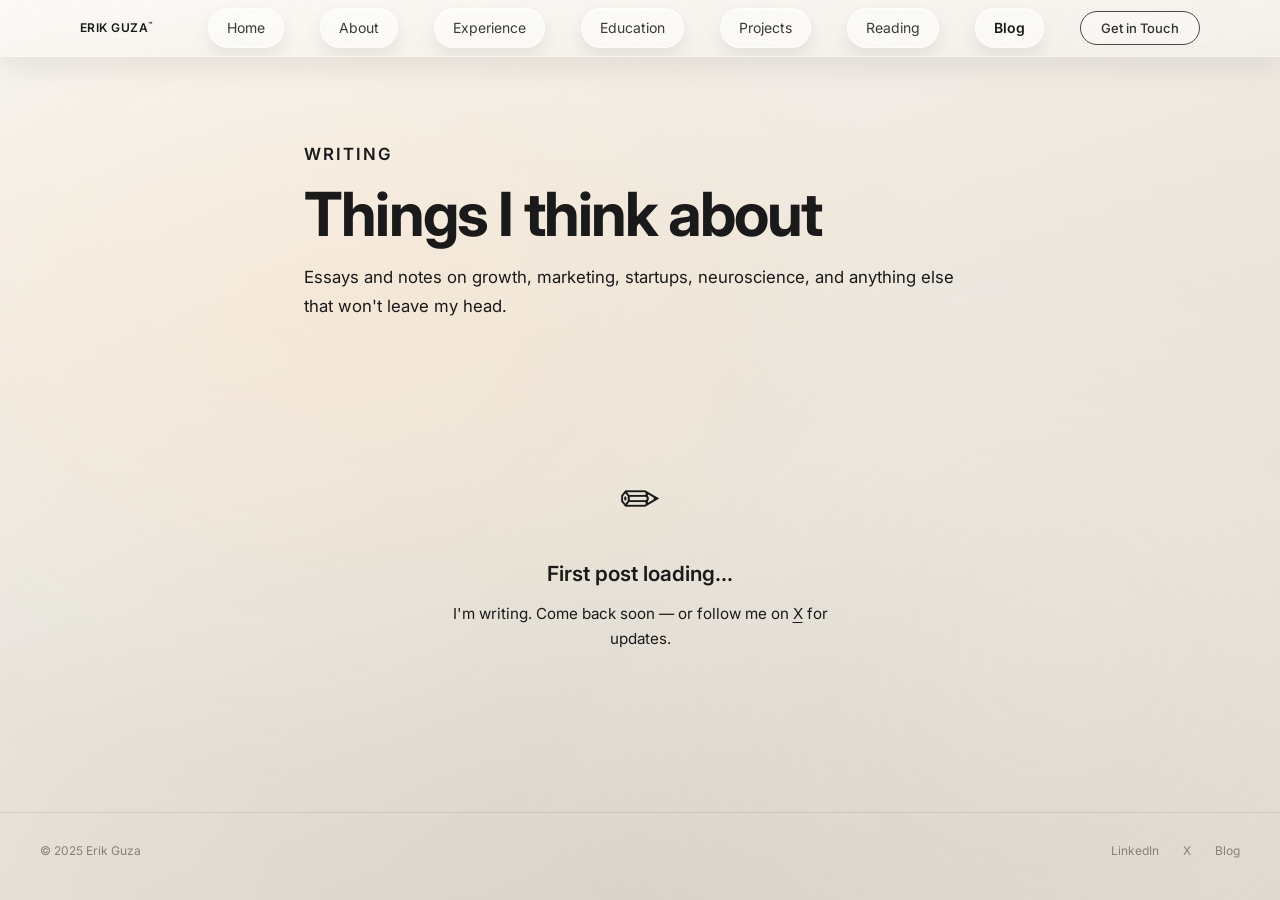
==== blog.html @ 0264eec7 "Primo caricamento del sito" ====
<!DOCTYPE html>
<html lang="en">
<head>
  <meta charset="UTF-8" />
  <meta name="viewport" content="width=device-width, initial-scale=1.0" />
  <title>Blog — Erik Guza</title>
  <meta name="description" content="Erik Guza's writing on growth, marketing, startups, and ideas." />
  <link rel="stylesheet" href="style.css" />
  <style>
    /* Restore normal cursor on blog page */
    * { cursor: auto !important; }

    /* Blog hero */
    .blog-hero {
      padding: 140px 0 60px;
    }
    .blog-hero-inner {
      max-width: 720px;
      margin: 0 auto;
      padding: 0 24px;
    }
    .blog-hero-inner .section-label { margin-bottom: 12px; }
    .blog-hero-inner h1 {
      font-size: clamp(2.2rem, 5vw, 3.8rem);
      font-weight: 700;
      letter-spacing: -0.03em;
      line-height: 1.1;
      margin-bottom: 16px;
      color: var(--fg);
    }
    .blog-hero-inner p {
      color: var(--muted);
      font-size: 1.05rem;
      line-height: 1.7;
    }

    /* Post list */
    .blog-list {
      max-width: 720px;
      margin: 0 auto;
      padding: 0 24px 120px;
    }

    .blog-post-item {
      display: flex;
      flex-direction: column;
      gap: 8px;
      padding: 32px 0;
      border-top: 1px solid var(--border);
      text-decoration: none;
      color: inherit;
      transition: opacity 0.18s ease;
    }
    .blog-post-item:last-child { border-bottom: 1px solid var(--border); }
    .blog-post-item:hover { opacity: 0.65; }

    .blog-post-meta {
      display: flex;
      align-items: center;
      gap: 12px;
      font-size: 0.78rem;
      color: var(--muted);
      letter-spacing: 0.04em;
      text-transform: uppercase;
    }
    .blog-post-tag {
      background: var(--surface);
      border: 1px solid var(--border);
      border-radius: 100px;
      padding: 2px 10px;
      font-size: 0.72rem;
      text-transform: uppercase;
      letter-spacing: 0.04em;
      color: var(--muted);
    }
    .blog-post-title {
      font-size: 1.35rem;
      font-weight: 600;
      letter-spacing: -0.02em;
      color: var(--fg);
      line-height: 1.3;
    }
    .blog-post-excerpt {
      font-size: 0.95rem;
      color: var(--muted);
      line-height: 1.65;
    }
    .blog-post-arrow {
      font-size: 1.1rem;
      color: var(--muted);
      margin-top: 4px;
    }

    /* Empty state */
    .blog-empty-state {
      padding: 80px 0 40px;
      text-align: center;
    }
    .blog-empty-state .empty-icon {
      font-size: 3rem;
      margin-bottom: 20px;
    }
    .blog-empty-state h3 {
      font-size: 1.3rem;
      font-weight: 600;
      margin-bottom: 10px;
      color: var(--fg);
    }
    .blog-empty-state p {
      color: var(--muted);
      font-size: 0.95rem;
      line-height: 1.7;
      max-width: 400px;
      margin: 0 auto;
    }
  </style>
</head>
<body>
  <!-- NAV -->
  <header class="site-header">
    <svg style="display: none" aria-hidden="true" focusable="false">
      <filter id="glass-distortion">
        <feTurbulence type="turbulence" baseFrequency="0.008" numOctaves="2" result="noise"></feTurbulence>
        <feDisplacementMap in="SourceGraphic" in2="noise" scale="77"></feDisplacementMap>
      </filter>
    </svg>
    <nav class="glass-nav">
      <div class="glass-filter"></div>
      <div class="glass-overlay"></div>
      <div class="glass-specular"></div>
      <div class="glass-content nav-inner">
        <a href="index.html" class="nav-logo">ERIK GUZA<sup>™</sup></a>
        <ul class="nav-links nav-list">
          <li><a href="index.html#hero" class="nav-item">Home</a></li>
          <li><a href="index.html#about" class="nav-item">About</a></li>
          <li><a href="index.html#experience" class="nav-item">Experience</a></li>
          <li><a href="index.html#education" class="nav-item">Education</a></li>
          <li><a href="projects.html" class="nav-item">Projects</a></li>
          <li><a href="reading.html" class="nav-item">Reading</a></li>
          <li><a href="blog.html" class="nav-item active">Blog</a></li>
          <li><a href="mailto:erikguzawork@gmail.com" class="nav-cta">Get in Touch</a></li>
        </ul>
      </div>
    </nav>
  </header>

  <!-- BLOG HERO -->
  <div class="blog-hero">
    <div class="blog-hero-inner">
      <p class="section-label fade-in">Writing</p>
      <h1 class="fade-in">Things I think about</h1>
      <p class="fade-in">Essays and notes on growth, marketing, startups, neuroscience, and anything else that won't leave my head.</p>
    </div>
  </div>

  <!-- POST LIST -->
  <div class="blog-list">

    <!-- Empty state — remove this block when you add real posts -->
    <div class="blog-empty-state fade-in">
      <div class="empty-icon">✏️</div>
      <h3>First post loading…</h3>
      <p>I'm writing. Come back soon — or follow me on <a href="https://x.com/ErikGWork142599" target="_blank" rel="noopener" style="color:var(--fg);text-decoration:underline;text-underline-offset:3px;">X</a> for updates.</p>
    </div>

    <!-- TEMPLATE — duplicate this block for each post, remove the comment -->
    <!--
    <a href="posts/your-post-slug.html" class="blog-post-item fade-in">
      <div class="blog-post-meta">
        <span>Apr 2026</span>
        <span class="blog-post-tag">Growth</span>
      </div>
      <div class="blog-post-title">Your Post Title Here</div>
      <div class="blog-post-excerpt">A short description of what the post is about — one or two sentences max.</div>
      <div class="blog-post-arrow">↗</div>
    </a>
    -->

  </div>

  <!-- FOOTER -->
  <footer>
    <div class="footer-inner">
      <span class="footer-copy">© 2025 Erik Guza</span>
      <div class="footer-links">
        <a href="https://www.linkedin.com/in/erik-guza-835805293/" target="_blank" rel="noopener">LinkedIn</a>
        <a href="https://x.com/ErikGWork142599" target="_blank" rel="noopener">X</a>
        <a href="blog.html">Blog</a>
      </div>
    </div>
  </footer>

  <script>

    // Fade in on scroll
    const obs = new IntersectionObserver((entries) => {
      entries.forEach((e, i) => {
        if (e.isIntersecting) {
          setTimeout(() => e.target.classList.add('visible'), i * 60);
          obs.unobserve(e.target);
        }
      });
    }, { threshold: 0.08 });
    document.querySelectorAll('.fade-in').forEach(el => obs.observe(el));
  </script>

  <script>
    // #region agent log
    (() => {
      const runId = 'pre-fix-1';
      const sendDebug = (hypothesisId, message, data) => {
        fetch('http://127.0.0.1:7259/ingest/2bce858e-d49e-43e1-a51c-5e826b6f5e27',{method:'POST',headers:{'Content-Type':'application/json','X-Debug-Session-Id':'9a9e75'},body:JSON.stringify({sessionId:'9a9e75',runId,hypothesisId,location:'blog.html:debug-circles',message,data,timestamp:Date.now()})}).catch(()=>{});
        if (navigator.sendBeacon) {
          const payload = JSON.stringify({sessionId:'9a9e75',runId,hypothesisId,location:'blog.html:debug-circles:beacon',message,data,timestamp:Date.now()});
          navigator.sendBeacon('http://127.0.0.1:7259/ingest/2bce858e-d49e-43e1-a51c-5e826b6f5e27', new Blob([payload], { type: 'application/json' }));
        }
      };
      window.addEventListener('load', () => {
        const circles = Array.from(document.querySelectorAll('.decor-circle'));
        sendDebug('H1', 'Viewport and page context', { pathname: window.location.pathname, viewportWidth: window.innerWidth, viewportHeight: window.innerHeight });
        sendDebug('H4', 'Circle DOM presence', { circleCount: circles.length, classes: circles.map((el) => el.className) });
      });
    })();
    // #endregion
  </script>

</body>
</html>
---- style.css ----
/* ============================================
   ERIK GUZA — Portfolio
   Light grid aesthetic (Alessandro Colucci style)
============================================ */

@import url('https://fonts.googleapis.com/css2?family=Inter:wght@300;400;500;600&display=swap');

:root {
  --bg:          #f4f0e9;
  --bg-card:     #ebe5dc;
  --bg-glow-1:   rgba(255, 208, 158, 0.26);
  --bg-glow-2:   rgba(159, 194, 255, 0.22);
  --bg-glow-3:   rgba(196, 170, 236, 0.2);
  --bg-vignette: rgba(22, 16, 10, 0.12);
  --nav-bg:      rgba(244, 240, 233, 0.84);
  --surface-frost: rgba(255,255,255,0.58);
  --text:        #1a1a1a;
  --text-dim:    #888078;
  --text-mid:    #4a4540;
  --border:      rgba(0,0,0,0.08);
  --border-mid:  rgba(0,0,0,0.14);
  --sketch-stroke: rgba(0, 0, 0, 0.26);
  --transition:  0.2s cubic-bezier(0.4,0,0.2,1);
}

*, *::before, *::after { box-sizing: border-box; margin: 0; padding: 0; }
html { scroll-behavior: smooth; }

body {
  position: relative;
  background-color: var(--bg);
  background-image:
    radial-gradient(58rem 34rem at 14% 18%, var(--bg-glow-1), transparent 66%),
    radial-gradient(48rem 32rem at 86% 10%, var(--bg-glow-2), transparent 70%),
    radial-gradient(44rem 30rem at 72% 82%, var(--bg-glow-3), transparent 72%),
    linear-gradient(160deg, #f8f5ef 0%, #ece7de 48%, #e4ddd2 100%);
  background-attachment: fixed;
  color: var(--text);
  font-family: 'Inter', system-ui, -apple-system, sans-serif;
  font-size: 15px;
  line-height: 1.6;
  -webkit-font-smoothing: antialiased;
  min-height: 100vh;
  background-size: 190% 190%, 175% 175%, 210% 210%, 100% 100%;
  animation: bg-pan 12s ease-in-out infinite alternate;
}

body::before {
  content: "";
  position: fixed;
  inset: 0;
  pointer-events: none;
  z-index: -1;
  opacity: 0.48;
  background:
    radial-gradient(120% 80% at 50% 100%, var(--bg-vignette), transparent 62%),
    radial-gradient(circle at 18% 24%, rgba(255,255,255,0.34), transparent 46%),
    radial-gradient(circle at 82% 72%, rgba(255,255,255,0.2), transparent 44%);
  animation: bg-breathe 7s ease-in-out infinite;
}

/* ---- DECOR CIRCLES ---- */
.decor-circle {
  position: absolute;
  border: 1.6px solid var(--sketch-stroke);
  border-radius: 999px;
  opacity: 0.82;
  pointer-events: none;
  z-index: -1;
}

.hero-circle-a { top: 236px; right: -78px; width: 122px; height: 122px; transform: rotate(7deg); }
.about-circle-a { top: 30px; right: -64px; width: 96px; height: 96px; transform: rotate(-6deg); }
.experience-circle-a { top: 102px; left: -78px; width: 106px; height: 106px; transform: rotate(8deg); }
.education-circle-a { top: 38px; left: -66px; width: 92px; height: 92px; transform: rotate(-7deg); }
.projects-circle-a { bottom: 72px; left: -76px; width: 112px; height: 112px; transform: rotate(5deg); }
.reading-circle-a { top: 26px; right: -60px; width: 94px; height: 94px; transform: rotate(-8deg); }
.contact-circle-a { bottom: 24px; right: -64px; width: 102px; height: 102px; transform: rotate(6deg); }

/* ---- NAV ---- */
.glass-nav {
  position: fixed;
  top: 0; left: 0; right: 0;
  z-index: 100;
  min-height: 56px;
  overflow: hidden;
  border-bottom: 1px solid rgba(255, 255, 255, 0.42);
  box-shadow: 0 10px 30px rgba(22, 16, 10, 0.08);
}

.glass-filter,
.glass-overlay,
.glass-specular {
  position: absolute;
  inset: 0;
  pointer-events: none;
}

.glass-filter {
  background: rgba(244, 240, 233, 0.26);
  filter: url(#glass-distortion) blur(14px);
  opacity: 0.75;
}

.glass-overlay {
  background:
    linear-gradient(180deg, rgba(255, 255, 255, 0.36) 0%, rgba(255, 255, 255, 0.14) 100%),
    rgba(244, 240, 233, 0.24);
  backdrop-filter: blur(14px) saturate(150%);
  -webkit-backdrop-filter: blur(14px) saturate(150%);
}

.glass-specular {
  background: linear-gradient(145deg, rgba(255, 255, 255, 0.34) 0%, rgba(255, 255, 255, 0) 48%);
  mix-blend-mode: screen;
  opacity: 0.55;
}

.glass-content {
  position: relative;
  z-index: 2;
}

.nav-inner {
  max-width: 1200px;
  margin: 0 auto;
  padding: 0 40px;
  height: 56px;
  display: flex;
  align-items: center;
  justify-content: space-between;
}

.nav-logo {
  font-size: 12px;
  font-weight: 600;
  color: var(--text);
  text-decoration: none;
  letter-spacing: 0.04em;
  text-transform: uppercase;
}

.nav-logo sup {
  font-size: 7px;
  vertical-align: super;
  letter-spacing: 0;
}

.nav-links {
  display: flex;
  gap: 36px;
  list-style: none;
  align-items: center;
}

.nav-links a,
.nav-item {
  font-size: 14px;
  color: rgba(26, 26, 26, 0.86);
  text-decoration: none;
  transition: color var(--transition), opacity var(--transition), background var(--transition), border-color var(--transition), box-shadow var(--transition), transform var(--transition);
}

.nav-links a:hover,
.nav-item:hover {
  color: var(--text);
  opacity: 1;
}
.nav-active,
.nav-item.active {
  color: var(--text) !important;
  font-weight: 600;
}

/* Shared liquid-glass pills for all pages */
.glass-nav .nav-links a:not(.nav-cta),
.glass-nav .nav-item:not(.nav-cta) {
  position: relative;
  display: inline-flex;
  align-items: center;
  justify-content: center;
  padding: 8px 18px;
  border-radius: 999px;
  background: rgba(255, 255, 255, 0.44);
  border: 1px solid rgba(255, 255, 255, 0.66);
  backdrop-filter: blur(12px) saturate(145%);
  -webkit-backdrop-filter: blur(12px) saturate(145%);
  box-shadow: 0 8px 18px rgba(0, 0, 0, 0.08), inset 0 1px 0 rgba(255, 255, 255, 0.52);
}

.glass-nav .nav-links a:not(.nav-cta):hover,
.glass-nav .nav-item:not(.nav-cta):hover {
  color: var(--text);
  background: rgba(255, 255, 255, 0.56);
  border-color: rgba(255, 255, 255, 0.82);
  transform: translateY(-1px);
}

.glass-nav .nav-item.active,
.glass-nav .nav-active {
  background: rgba(255, 255, 255, 0.62);
  border: 1px solid rgba(255, 255, 255, 0.84);
  box-shadow: 0 10px 22px rgba(0, 0, 0, 0.1), inset 0 1px 0 rgba(255, 255, 255, 0.6);
}

.nav-cta {
  padding: 8px 20px;
  border: 1.5px solid rgba(26, 26, 26, 0.78) !important;
  border-radius: 100px !important;
  font-size: 13px !important;
  font-weight: 500 !important;
  color: rgba(26, 26, 26, 0.9) !important;
  background: rgba(255, 255, 255, 0.34);
  text-decoration: none;
  transition: all var(--transition) !important;
}

.nav-cta:hover {
  background: var(--text) !important;
  color: var(--bg) !important;
}

@supports not ((backdrop-filter: blur(1px)) or (-webkit-backdrop-filter: blur(1px))) {
  .glass-nav {
    background: rgba(244, 240, 233, 0.95);
    border-bottom: 1px solid var(--border);
    box-shadow: 0 8px 18px rgba(22, 16, 10, 0.08);
  }

  .glass-filter,
  .glass-specular {
    display: none;
  }

  .glass-overlay {
    backdrop-filter: none;
    -webkit-backdrop-filter: none;
    background: transparent;
  }
}

/* ---- OPERA INTRO ---- */
.opera-intro {
  margin-top: 56px;
  width: 100%;
  max-height: 48vh;
  overflow: hidden;
  border-bottom: 1px solid var(--border);
  opacity: 1;
  transition: opacity 0.8s ease, max-height 0.8s ease, margin 0.8s ease;
}

.opera-intro-video {
  width: 100%;
  height: clamp(240px, 42vh, 480px);
  display: block;
  object-fit: cover;
}

.opera-intro.is-fading {
  opacity: 0;
  max-height: 0;
  margin-top: 0;
}

.opera-intro.is-hidden {
  display: none;
}

/* ---- HERO ---- */
#hero {
  min-height: 100vh;
  padding-top: 56px;
  display: flex;
  flex-direction: column;
  justify-content: center;
  position: relative;
  overflow: hidden;
}

.hero-inner {
  max-width: 1200px;
  margin: 0 auto;
  padding: 80px 40px 60px;
  position: relative;
  z-index: 2;
  width: 100%;
}

.hero-logo-wrap {
  position: absolute;
  right: 40px;
  top: 42px;
  transform: none;
  z-index: 1;
  pointer-events: none;
  opacity: 0.40;
}

.hero-main-logo {
  width: clamp(82px, 8.5vw, 120px);
  height: auto;
  display: block;
  filter: drop-shadow(0 10px 24px rgba(0,0,0,0.12));
}

.hero-greeting {
  font-size: 16px;
  color: var(--text-mid);
  margin-bottom: 20px;
  font-weight: 400;
  position: relative;
  z-index: 2;
}

.hero-heading {
  font-size: clamp(44px, 7vw, 80px);
  font-weight: 600;
  color: var(--text);
  line-height: 1.1;
  letter-spacing: -2px;
  max-width: 700px;
  margin-bottom: 0;
  position: relative;
  z-index: 2;
}

.hero-heading .typed-text {
  color: var(--text);
}

.cursor {
  display: inline-block;
  width: 3px;
  height: 0.85em;
  background: var(--text);
  margin-left: 4px;
  vertical-align: middle;
  animation: blink 0.9s step-end infinite;
}

@keyframes blink {
  0%, 100% { opacity: 1; }
  50% { opacity: 0; }
}

/* Role chip */
.hero-role-chip {
  position: absolute;
  right: 40px;
  top: calc(60% + 44px);
  transform: translateY(-50%);
  display: flex;
  align-items: center;
  gap: 14px;
  background: #fff;
  border: 1px solid var(--border-mid);
  border-radius: 12px;
  padding: 12px 18px;
  box-shadow: 0 4px 20px rgba(0,0,0,0.08);
  max-width: 240px;
}

.role-chip-logo {
  width: 36px;
  height: 36px;
  border-radius: 8px;
  object-fit: contain;
  flex-shrink: 0;
  background: #fff;
}

.role-chip-logo-placeholder {
  width: 36px;
  height: 36px;
  border-radius: 8px;
  background: #f0f0f0;
  flex-shrink: 0;
  display: flex;
  align-items: center;
  justify-content: center;
  font-size: 11px;
  font-weight: 700;
  color: #888;
}

.role-chip-text {
  font-size: 13px;
  line-height: 1.4;
  color: var(--text-mid);
}

.role-chip-text strong {
  display: block;
  font-weight: 600;
  color: var(--text);
  font-size: 13px;
}

/* ---- PHOTO GRID ---- */
.photo-grid-section {
  width: 100%;
  overflow: hidden;
  border-top: 1px solid var(--border);
  border-bottom: 1px solid var(--border);
}

.photo-grid-track {
  display: flex;
  gap: 4px;
  animation: scroll-left 30s linear infinite;
  width: max-content;
}

.photo-grid-track:hover { animation-play-state: paused; }

.photo-grid-track img {
  height: 200px;
  width: auto;
  object-fit: cover;
  border-radius: 6px;
  display: block;
  flex-shrink: 0;
}

.photo-placeholder {
  height: 200px;
  width: 280px;
  border-radius: 6px;
  flex-shrink: 0;
  display: flex;
  align-items: center;
  justify-content: center;
  font-size: 13px;
  color: var(--text-dim);
  font-weight: 500;
}

.photo-placeholder:nth-child(odd)  { background: #d8d4cc; }
.photo-placeholder:nth-child(even) { background: #cfc9c0; }

.photo-real {
  height: 200px;
  width: 280px;
  border-radius: 6px;
  flex-shrink: 0;
  object-fit: cover;
  object-position: center;
}

/* Polaroids next to BiteTalk title */
.bitetalk-polaroids {
  display: flex;
  gap: 12px;
  align-items: flex-start;
  float: right;
  margin-left: 0;
  margin-right: 6%;
  margin-top: 4px;
}

.polaroid {
  background: rgba(255, 255, 255, 0.48);
  backdrop-filter: blur(12px) saturate(140%);
  -webkit-backdrop-filter: blur(12px) saturate(140%);
  border: 1px solid rgba(255, 255, 255, 0.65);
  padding: 8px 8px 28px;
  box-shadow: 0 8px 24px rgba(0,0,0,0.14);
  transform: rotate(var(--rot, 0deg));
  transition: transform 0.22s ease, box-shadow 0.22s ease;
  width: 170px;
  flex-shrink: 0;
  position: relative;
}

.polaroid:hover {
  transform: rotate(0deg) scale(1.08);
  box-shadow: 0 6px 20px rgba(0,0,0,0.2);
  z-index: 5;
}

.polaroid img {
  width: 100%;
  aspect-ratio: 1;
  object-fit: cover;
  display: block;
}

.polaroid-caption {
  display: block;
  text-align: center;
  font-size: 0.6rem;
  color: #888;
  margin-top: 6px;
  font-family: 'Inter', sans-serif;
  letter-spacing: 0.01em;
  line-height: 1.3;
}

@keyframes scroll-left {
  0%   { transform: translateX(0); }
  100% { transform: translateX(-50%); }
}

/* ---- SECTIONS ---- */
.section-wrap {
  max-width: 1200px;
  margin: 0 auto;
  padding: 80px 40px;
  position: relative;
  z-index: 2;
}

/* ---- DECOR STARS ---- */
.decor-star {
  position: absolute;
  pointer-events: none;
  z-index: 6;
  opacity: 0.98;
  width: 40px;
  height: 40px;
  object-fit: contain;
  mix-blend-mode: multiply;
  animation: sparkle-float 6s ease-in-out infinite;
  text-shadow: 0 2px 6px rgba(0,0,0,0.12);
}

.hero-star-a { top: 232px; left: 22%; width: 88px; height: 88px; animation-delay: -0.7s; }

.about-star-a { top: 32px; left: 2%; width: 54px; height: 54px; animation-delay: -0.7s; }

.experience-star-a { top: 82px; right: 4%; width: 52px; height: 52px; animation-delay: -1.1s; }

.education-star-a { top: 20px; right: 22%; width: 58px; height: 58px; animation-delay: -0.4s; }

.projects-star-a { bottom: 52px; right: 2%; width: 56px; height: 56px; animation-delay: -1.6s; }

.reading-star-a { top: 18px; left: 60%; width: 50px; height: 50px; animation-delay: -2.1s; }

.contact-star-a { bottom: 22px; left: 2%; width: 54px; height: 54px; animation-delay: -1.3s; }

.section-label {
  font-size: 11px;
  font-weight: 600;
  letter-spacing: 0.12em;
  text-transform: uppercase;
  color: var(--text-dim);
  margin-bottom: 12px;
}

.section-title {
  font-size: clamp(28px, 4vw, 40px);
  font-weight: 600;
  color: var(--text);
  letter-spacing: -1px;
  margin-bottom: 48px;
  line-height: 1.15;
}

/* ---- ABOUT ---- */
#about { border-top: 1px solid var(--border); }
#about { position: relative; overflow: hidden; }

.about-grid {
  display: grid;
  grid-template-columns: 1fr 1fr;
  gap: 60px;
  align-items: start;
}

.about-text p {
  font-size: 16px;
  color: var(--text-mid);
  line-height: 1.8;
  margin-bottom: 18px;
  font-weight: 300;
}

.about-text p strong { color: var(--text); font-weight: 600; }
.about-text p:last-child { margin-bottom: 0; }

.tag-row {
  display: flex;
  flex-wrap: wrap;
  gap: 8px;
  margin-top: 28px;
}

.tag {
  font-size: 12px;
  font-weight: 500;
  color: var(--text-mid);
  border: 1px solid var(--border-mid);
  padding: 5px 14px;
  border-radius: 100px;
  background: var(--surface-frost);
  transition: all var(--transition);
}

.tag:hover {
  background: var(--text);
  color: var(--bg);
  border-color: var(--text);
}

/* ---- EXPERIENCE ---- */
#experience {
  border-top: 1px solid var(--border);
  position: relative;
  overflow: hidden;
}

.exp-item {
  display: flex;
  align-items: flex-start;
  gap: 20px;
  padding: 28px 0;
  border-bottom: 1px solid var(--border);
}

.exp-item:first-of-type { border-top: 1px solid var(--border); }

.exp-logo {
  width: 60px;
  height: 60px;
  border-radius: 10px;
  object-fit: contain;
  background: #fff;
  padding: 6px;
  flex-shrink: 0;
  border: 1px solid var(--border);
}

.exp-logo-wide {
  width: 100px;
  height: 60px;
}

.uts-logo-wrap {
  width: 130px;
  height: 60px;
  flex-shrink: 0;
  background: #fff;
  border-radius: 10px;
  border: 1px solid var(--border);
  padding: 8px;
  display: flex;
  align-items: center;
  justify-content: center;
}

.uts-logo-img {
  width: 100%;
  height: auto;
  display: block;
}

.edu-logo-pair {
  display: flex;
  flex-direction: column;
  gap: 4px;
  flex-shrink: 0;
}

.exp-content { flex: 1; }

.exp-top {
  display: flex;
  align-items: center;
  justify-content: space-between;
  margin-bottom: 4px;
}

.exp-company {
  font-size: 16px;
  font-weight: 600;
  color: var(--text);
}

.edu-flags {
  margin-left: 8px;
  font-size: 1.05em;
  line-height: 1;
  vertical-align: baseline;
  white-space: nowrap;
}

.exp-badge {
  font-size: 11px;
  font-weight: 600;
  letter-spacing: 0.06em;
  text-transform: uppercase;
  color: #2a7a2a;
  background: rgba(42,122,42,0.1);
  border: 1px solid rgba(42,122,42,0.2);
  padding: 3px 10px;
  border-radius: 100px;
}

.exp-role {
  font-size: 14px;
  color: var(--text-dim);
  margin-bottom: 10px;
}

.exp-desc {
  font-size: 14px;
  color: var(--text-mid);
  line-height: 1.65;
  font-weight: 300;
}

.exp-bullets {
  list-style: none;
  padding: 0;
  margin: 0;
  display: grid;
  gap: 8px;
}

.exp-bullets li {
  font-size: 13px;
  color: var(--text-mid);
  line-height: 1.65;
  font-weight: 300;
  padding-left: 14px;
  position: relative;
}

.exp-bullets li::before {
  content: '–';
  position: absolute;
  left: 0;
  color: var(--text-dim);
}

.exp-bullets li strong { color: var(--text); font-weight: 600; }

.lang-row { margin-top: 28px; }

.lang-label {
  font-size: 11px;
  font-weight: 600;
  letter-spacing: 0.1em;
  text-transform: uppercase;
  color: var(--text-dim);
  margin-bottom: 10px;
}

/* ---- BITETALK IMAGE ---- */
.bitetalk-image-wrap {
  padding: 0 40px 48px;
  max-width: 1200px;
  margin: 0 auto;
}

.bitetalk-promo-img {
  width: 100%;
  border-radius: 16px;
  display: block;
  box-shadow: 0 20px 60px rgba(0,0,0,0.15);
}

.project-top-row {
  display: flex;
  align-items: center;
  gap: 12px;
  margin-bottom: 10px;
}

.project-app-icon {
  width: 40px;
  height: 40px;
  border-radius: 10px;
  object-fit: contain;
  border: 1px solid var(--border);
  background: #fff;
  padding: 4px;
}

/* ---- PROJECTS ---- */
#projects {
  border-top: 1px solid var(--border);
  position: relative;
  overflow: hidden;
}

#reading {
  position: relative;
  overflow: hidden;
}

#education {
  position: relative;
  overflow: hidden;
}

.projects-list {
  display: grid;
  grid-template-columns: repeat(2, minmax(0, 1fr));
  gap: 28px;
}

.featured-project-card {
  display: flex;
  flex-direction: column;
  border: 1px solid var(--border);
  border-radius: 18px;
  overflow: hidden;
  background: var(--surface-frost);
  min-height: 100%;
}

.featured-project-image-link {
  display: block;
  text-decoration: none;
  border-bottom: 1px solid var(--border);
}

.featured-project-image {
  width: 100%;
  aspect-ratio: 16 / 10;
  object-fit: cover;
  display: block;
}

.featured-project-content {
  display: flex;
  flex-direction: column;
  gap: 12px;
  padding: 22px;
  flex: 1;
}

.featured-project-title-link {
  text-decoration: none;
  color: inherit;
}

.featured-project-title-link:hover .project-name {
  color: #000;
}

.project-item {
  display: flex;
  align-items: flex-start;
  justify-content: space-between;
  gap: 24px;
  padding: 32px 0;
  border-bottom: 1px solid var(--border);
  text-decoration: none;
  cursor: default;
  transition: all var(--transition);
}

.project-item:first-of-type { border-top: 1px solid var(--border); }

.project-left { flex: 1; }

.project-num {
  font-size: 11px;
  font-weight: 600;
  color: var(--text-dim);
  letter-spacing: 0.08em;
  margin-bottom: 10px;
}

.project-name {
  font-size: 22px;
  font-weight: 600;
  color: var(--text);
  letter-spacing: -0.5px;
  margin-bottom: 10px;
  transition: color var(--transition);
}

.project-desc {
  font-size: 14px;
  color: var(--text-mid);
  line-height: 1.7;
  max-width: 520px;
  font-weight: 300;
  margin-bottom: 16px;
}

.project-tags {
  display: flex;
  flex-wrap: wrap;
  gap: 8px;
}

.project-tag {
  font-size: 11px;
  font-weight: 500;
  color: var(--text-dim);
  border: 1px solid var(--border-mid);
  padding: 3px 12px;
  border-radius: 100px;
  background: var(--surface-frost);
}

.project-arrow {
  font-size: 20px;
  color: var(--text-dim);
  flex-shrink: 0;
  margin-top: 4px;
  opacity: 0;
  transition: all var(--transition);
  transform: translate(-6px, 6px);
}

.project-item.linked { cursor: pointer; }
.project-item.linked:hover .project-arrow { opacity: 1; transform: translate(0,0); }
.project-item.linked:hover .project-name { color: #000; }

.featured-project-card .project-num {
  margin-bottom: 0;
}

.featured-project-card .project-name {
  margin-bottom: 0;
}

.featured-project-card .project-desc {
  max-width: none;
  min-height: 96px;
  margin-bottom: 0;
}

.resensio-card-cover {
  width: 100%;
  aspect-ratio: 16 / 10;
  background: linear-gradient(135deg, #1a1535 0%, #2d2760 40%, #4a3fa0 70%, #6C63D5 100%);
  position: relative;
  display: flex;
  align-items: center;
  justify-content: center;
  overflow: hidden;
}

.resensio-card-bg-orb-1 {
  position: absolute;
  width: 220px;
  height: 220px;
  border-radius: 50%;
  background: radial-gradient(circle at 35% 32%, #8f89e8 0%, #5a52c8 40%, #2d2760 100%);
  top: -70px;
  right: -70px;
  opacity: 0.5;
}

.resensio-card-bg-orb-2 {
  position: absolute;
  width: 140px;
  height: 140px;
  border-radius: 50%;
  background: radial-gradient(circle at 35% 32%, #a09af5 0%, #6C63D5 50%, #3b3494 100%);
  bottom: -45px;
  left: 26px;
  opacity: 0.35;
}

.resensio-card-bg-orb-3 {
  position: absolute;
  width: 48px;
  height: 48px;
  border-radius: 50%;
  border: 1px solid rgba(156,147,245,0.3);
  top: 30px;
  left: 36px;
}

.resensio-card-bg-orb-4 {
  position: absolute;
  width: 86px;
  height: 86px;
  border-radius: 50%;
  border: 0.5px solid rgba(156,147,245,0.2);
  bottom: 30px;
  right: 50px;
}

.resensio-card-center {
  position: relative;
  z-index: 2;
  display: flex;
  flex-direction: column;
  align-items: center;
  gap: 12px;
}

.resensio-orb {
  border-radius: 50%;
  background: radial-gradient(circle at 35% 30%, #b8b3f8 0%, #6C63D5 45%, #2d2860 100%);
  position: relative;
  flex-shrink: 0;
}

.resensio-orb::after {
  content: '';
  position: absolute;
  border-radius: 50%;
  background: rgba(255,255,255,0.28);
}

.resensio-orb-110 {
  width: 84px;
  height: 84px;
}

.resensio-orb-110::after {
  top: 12px;
  left: 15px;
  width: 20px;
  height: 20px;
  filter: blur(4px);
}

.resensio-orb-40 {
  width: 40px;
  height: 40px;
}

.resensio-orb-40::after {
  top: 6px;
  left: 9px;
  width: 11px;
  height: 11px;
  filter: blur(3px);
}

.resensio-card-wordmark {
  font-family: 'DM Serif Display', Georgia, serif;
  font-size: clamp(34px, 5.5vw, 44px);
  font-weight: 400;
  color: #ffffff;
  letter-spacing: -0.01em;
  line-height: 1;
}

.resensio-card-wordmark span {
  color: #9B93F5;
}

.resensio-card-tagline {
  font-family: 'DM Sans', sans-serif;
  font-size: 10px;
  font-weight: 300;
  letter-spacing: 0.2em;
  text-transform: uppercase;
  color: #7B74C8;
}

/* ---- BLOG ---- */
#blog { border-top: 1px solid var(--border); }

.blog-empty {
  padding: 40px 0;
  border-top: 1px solid var(--border);
  border-bottom: 1px solid var(--border);
}

.blog-empty p {
  font-size: 15px;
  color: var(--text-dim);
  font-weight: 300;
}

/* ---- CONTACT ---- */
#contact {
  border-top: 1px solid var(--border);
  position: relative;
  overflow: hidden;
}

.contact-inner {
  display: flex;
  align-items: flex-start;
  justify-content: space-between;
  gap: 40px;
  flex-wrap: wrap;
}

.contact-text p {
  font-size: 16px;
  color: var(--text-mid);
  max-width: 380px;
  font-weight: 300;
  line-height: 1.75;
}

.contact-links {
  display: flex;
  flex-direction: column;
  gap: 12px;
}

.contact-link {
  display: inline-flex;
  align-items: center;
  gap: 10px;
  padding: 10px 22px;
  border: 1.5px solid var(--border-mid);
  border-radius: 100px;
  font-size: 14px;
  font-weight: 500;
  color: var(--text-mid);
  text-decoration: none;
  transition: all var(--transition);
  background: var(--surface-frost);
  white-space: nowrap;
}

.contact-link:hover {
  background: var(--text);
  color: var(--bg);
  border-color: var(--text);
}

/* ---- FOOTER ---- */
footer {
  border-top: 1px solid var(--border);
  padding: 28px 40px;
}

.footer-inner {
  max-width: 1200px;
  margin: 0 auto;
  display: flex;
  justify-content: space-between;
  align-items: center;
  flex-wrap: wrap;
  gap: 12px;
}

.footer-copy { font-size: 12px; color: var(--text-dim); }

.footer-links { display: flex; gap: 24px; }

.footer-links a {
  font-size: 12px;
  color: var(--text-dim);
  text-decoration: none;
  transition: color var(--transition);
}

.footer-links a:hover { color: var(--text); }

/* ---- FADE IN ---- */
.fade-in {
  opacity: 0;
  transform: translateY(16px);
  transition: opacity 0.55s ease, transform 0.55s ease;
}

.fade-in.visible { opacity: 1; transform: translateY(0); }

/* ---- READING SECTION ---- */
.reading-now-label {
  font-size: 0.78rem;
  text-transform: uppercase;
  letter-spacing: 0.08em;
  color: var(--muted);
  margin-bottom: 12px;
}

.reading-current {
  margin-bottom: 40px;
}

.reading-now-card {
  background: var(--surface);
  border: 1px solid var(--border);
  border-radius: 14px;
  padding: 20px 24px;
  display: flex;
  align-items: center;
  gap: 20px;
  flex-wrap: wrap;
}

.reading-now-info {
  display: flex;
  flex-direction: column;
  gap: 2px;
  min-width: 180px;
}

.reading-now-title {
  font-weight: 600;
  font-size: 1rem;
  color: var(--fg);
}

.reading-now-author {
  font-size: 0.85rem;
  color: var(--muted);
}

.reading-progress-wrap {
  flex: 1;
  min-width: 120px;
  height: 6px;
  background: var(--border);
  border-radius: 100px;
  overflow: hidden;
}

.reading-progress-bar {
  height: 100%;
  background: var(--fg);
  border-radius: 100px;
  transition: width 0.6s ease;
}

.reading-progress-label {
  font-size: 0.78rem;
  color: var(--muted);
  white-space: nowrap;
}

/* Books grid */
.books-grid {
  display: grid;
  grid-template-columns: repeat(auto-fill, minmax(180px, 1fr));
  gap: 16px;
  margin-bottom: 32px;
}

.book-card {
  background: var(--surface);
  border: 1px solid var(--border);
  border-radius: 12px;
  padding: 18px;
  transition: background 0.18s ease;
}

.book-card:hover { background: var(--bg-card); }

.book-title {
  font-size: 0.9rem;
  font-weight: 600;
  color: var(--fg);
  line-height: 1.35;
  margin-bottom: 4px;
}

.book-author {
  font-size: 0.78rem;
  color: var(--muted);
  margin-bottom: 8px;
}

.book-rating {
  font-size: 0.82rem;
  color: var(--fg);
  letter-spacing: 1px;
}

.reading-footer {
  margin-top: 8px;
}

.reading-notion-link {
  font-size: 0.85rem;
  color: var(--muted);
  text-decoration: none;
  border-bottom: 1px solid var(--border);
  padding-bottom: 1px;
  transition: color 0.18s ease;
}

.reading-notion-link:hover { color: var(--fg); }

@keyframes sparkle-float {
  0%, 100% { transform: translateY(0px) rotate(0deg) scale(1); opacity: 0.9; }
  25%       { transform: translateY(-8px) rotate(8deg) scale(1.08); opacity: 1; }
  50%       { transform: translateY(-4px) rotate(0deg) scale(1.04); opacity: 0.95; }
  75%       { transform: translateY(-10px) rotate(-6deg) scale(1.1); opacity: 1; }
}

@keyframes emoji-drift {
  0%, 100% { transform: translate3d(0, 0, 0) rotate(-1deg); opacity: 0.3; }
  50% { transform: translate3d(0, -9px, 0) rotate(1deg); opacity: 0.42; }
}

@keyframes bg-pan {
  0% {
    background-position: 6% 26%, 88% 8%, 62% 92%, 0% 0%;
  }
  50% {
    background-position: 30% 8%, 68% 20%, 84% 66%, 0% 0%;
  }
  100% {
    background-position: 40% 4%, 56% 30%, 92% 56%, 0% 0%;
  }
}

@keyframes bg-breathe {
  0%, 100% {
    transform: translate3d(0, 0, 0) scale(1);
    opacity: 0.4;
  }
  50% {
    transform: translate3d(0, -14px, 0) scale(1.08);
    opacity: 0.58;
  }
}

/* ---- RESPONSIVE ---- */
@media (max-width: 768px) {
  .nav-inner { padding: 0 20px; }
  .opera-intro-video { height: 32vh; }
  .hero-inner { padding: 72px 20px 48px; }
  .hero-logo-wrap {
    right: 20px;
    top: 74px;
    transform: none;
    opacity: 0.18;
  }
  .hero-main-logo {
    width: min(17vw, 52px);
  }
  .hero-role-chip { display: none; }
  .section-wrap { padding: 60px 20px; }
  .projects-list { grid-template-columns: 1fr; gap: 20px; }
  .featured-project-card .project-desc { min-height: 0; }
  .about-grid { grid-template-columns: 1fr; gap: 32px; }
  footer { padding: 24px 20px; }
  .nav-links li:not(:last-child) { display: none; }
  .decor-star,
  .decor-circle { display: none; }
}

@media (prefers-reduced-motion: reduce) {
  body,
  body::before {
    animation: none;
  }

  body {
    background-size: 160% 160%, 150% 150%, 170% 170%, 100% 100%;
  }

  body::before {
    opacity: 0.45;
  }
}
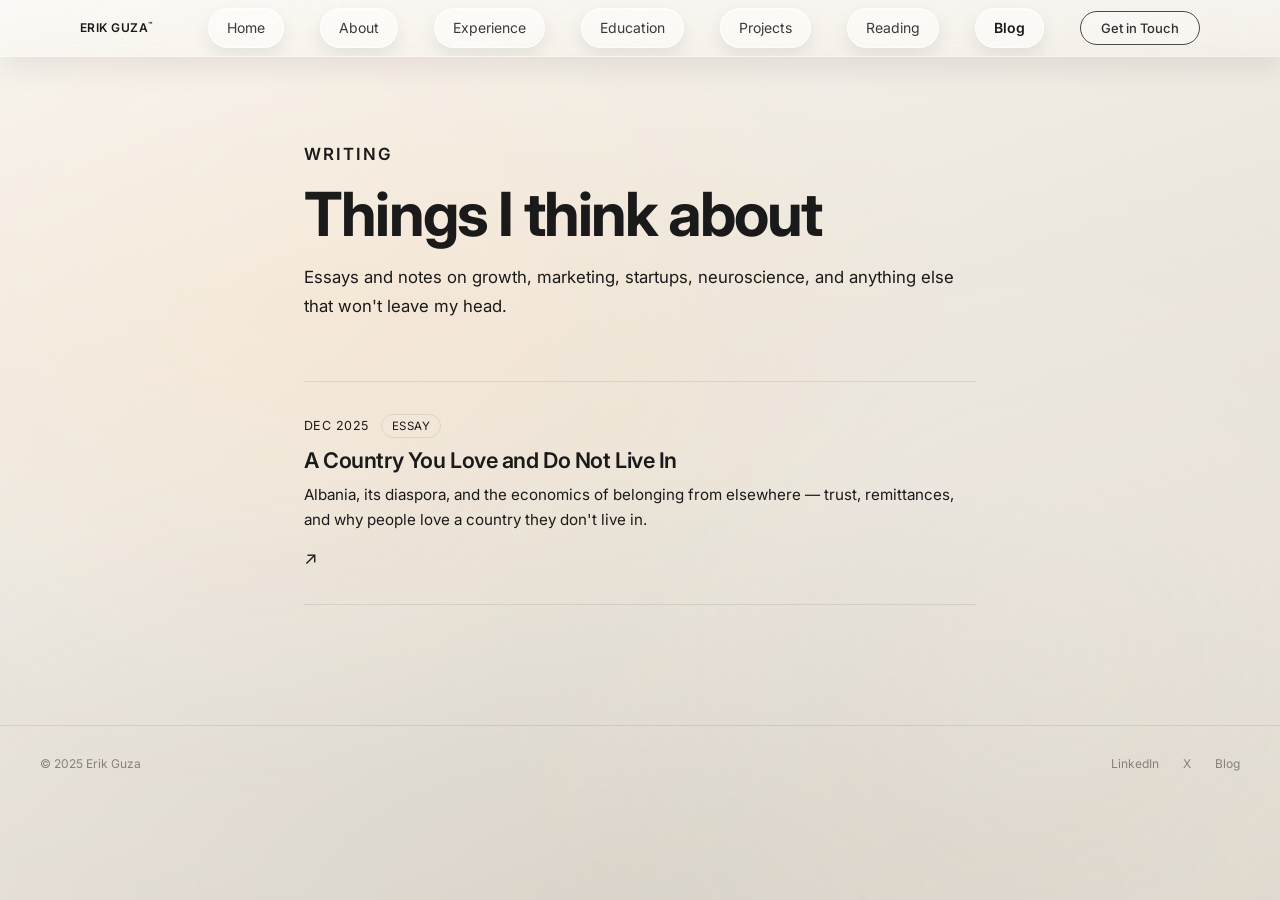
==== commit 7472fc6b: "Add diaspora essay to the blog with charts and images. Publish "A Country You Love and Do Not Live I" ====
--- a/blog.html
+++ b/blog.html
@@ -1,6 +1,15 @@
 <!DOCTYPE html>
 <html lang="en">
 <head>
+  <!-- Google tag (gtag.js) -->
+  <script async src="https://www.googletagmanager.com/gtag/js?id=G-QW6SEVFXEF"></script>
+  <script>
+    window.dataLayer = window.dataLayer || [];
+    function gtag(){dataLayer.push(arguments);}
+    gtag('js', new Date());
+
+    gtag('config', 'G-QW6SEVFXEF');
+  </script>
   <meta charset="UTF-8" />
   <meta name="viewport" content="width=device-width, initial-scale=1.0" />
   <title>Blog — Erik Guza</title>
@@ -156,25 +165,15 @@
   <!-- POST LIST -->
   <div class="blog-list">
 
-    <!-- Empty state — remove this block when you add real posts -->
-    <div class="blog-empty-state fade-in">
-      <div class="empty-icon">✏️</div>
-      <h3>First post loading…</h3>
-      <p>I'm writing. Come back soon — or follow me on <a href="https://x.com/ErikGWork142599" target="_blank" rel="noopener" style="color:var(--fg);text-decoration:underline;text-underline-offset:3px;">X</a> for updates.</p>
-    </div>
-
-    <!-- TEMPLATE — duplicate this block for each post, remove the comment -->
-    <!--
-    <a href="posts/your-post-slug.html" class="blog-post-item fade-in">
+    <a href="posts/a-country-you-love-and-do-not-live-in.html" class="blog-post-item fade-in">
       <div class="blog-post-meta">
-        <span>Apr 2026</span>
-        <span class="blog-post-tag">Growth</span>
+        <span>Dec 2025</span>
+        <span class="blog-post-tag">Essay</span>
       </div>
-      <div class="blog-post-title">Your Post Title Here</div>
-      <div class="blog-post-excerpt">A short description of what the post is about — one or two sentences max.</div>
+      <div class="blog-post-title">A Country You Love and Do Not Live In</div>
+      <div class="blog-post-excerpt">Albania, its diaspora, and the economics of belonging from elsewhere — trust, remittances, and why people love a country they don't live in.</div>
       <div class="blog-post-arrow">↗</div>
     </a>
-    -->
 
   </div>
 
--- a/style.css
+++ b/style.css
@@ -423,22 +423,6 @@
   flex-shrink: 0;
 }
 
-.photo-placeholder {
-  height: 200px;
-  width: 280px;
-  border-radius: 6px;
-  flex-shrink: 0;
-  display: flex;
-  align-items: center;
-  justify-content: center;
-  font-size: 13px;
-  color: var(--text-dim);
-  font-weight: 500;
-}
-
-.photo-placeholder:nth-child(odd)  { background: #d8d4cc; }
-.photo-placeholder:nth-child(even) { background: #cfc9c0; }
-
 .photo-real {
   height: 200px;
   width: 280px;
@@ -446,6 +430,18 @@
   flex-shrink: 0;
   object-fit: cover;
   object-position: center;
+}
+
+.photo-real-portrait-left {
+  object-position: 38% center;
+}
+
+.photo-real-portrait-center {
+  object-position: center 42%;
+}
+
+.photo-real-portrait-right {
+  object-position: 60% center;
 }
 
 /* Polaroids next to BiteTalk title */
@@ -677,6 +673,18 @@
   color: var(--text);
 }
 
+.exp-company-link {
+  color: inherit;
+  text-decoration: none;
+  border-bottom: 1px solid transparent;
+  transition: border-color 0.18s ease, color 0.18s ease;
+}
+
+.exp-company-link:hover,
+.exp-company-link:focus-visible {
+  border-bottom-color: currentColor;
+}
+
 .edu-flags {
   margin-left: 8px;
   font-size: 1.05em;
@@ -747,6 +755,46 @@
   margin-bottom: 10px;
 }
 
+/* About postcards */
+.about-postcards {
+  margin-top: 30px;
+  display: grid;
+  grid-template-columns: repeat(2, minmax(0, 1fr));
+  gap: 16px;
+  align-items: start;
+}
+
+.about-postcard {
+  margin: 0;
+  background: rgba(255, 255, 255, 0.48);
+  backdrop-filter: blur(10px) saturate(135%);
+  -webkit-backdrop-filter: blur(10px) saturate(135%);
+  border: 1px solid rgba(255, 255, 255, 0.68);
+  border-radius: 10px;
+  padding: 8px 8px 24px;
+  box-shadow: 0 10px 26px rgba(0, 0, 0, 0.14);
+  transition: transform var(--transition), box-shadow var(--transition);
+}
+
+.about-postcard-left { transform: rotate(-2.5deg); }
+.about-postcard-right { transform: rotate(2deg); }
+
+.about-postcard:hover {
+  transform: rotate(0deg) translateY(-4px);
+  box-shadow: 0 14px 30px rgba(0, 0, 0, 0.18);
+}
+
+.about-postcard img {
+  width: 100%;
+  aspect-ratio: 3 / 4;
+  object-fit: cover;
+  border-radius: 6px;
+  display: block;
+}
+
+.about-postcard-left img { object-position: center 38%; }
+.about-postcard-right img { object-position: center 36%; }
+
 /* ---- BITETALK IMAGE ---- */
 .bitetalk-image-wrap {
   padding: 0 40px 48px;
@@ -1064,6 +1112,43 @@
   font-size: 15px;
   color: var(--text-dim);
   font-weight: 300;
+}
+
+.blog-preview {
+  padding: 32px 0;
+  border-top: 1px solid var(--border);
+  border-bottom: 1px solid var(--border);
+}
+
+.blog-preview-link {
+  display: grid;
+  gap: 8px;
+  text-decoration: none;
+  color: inherit;
+  transition: opacity var(--transition);
+}
+
+.blog-preview-link:hover { opacity: 0.65; }
+
+.blog-preview-meta {
+  font-size: 12px;
+  letter-spacing: 0.06em;
+  text-transform: uppercase;
+  color: var(--text-dim);
+}
+
+.blog-preview-title {
+  font-size: 22px;
+  font-weight: 500;
+  letter-spacing: -0.02em;
+  color: var(--text);
+}
+
+.blog-preview-excerpt {
+  font-size: 15px;
+  color: var(--text-mid);
+  line-height: 1.65;
+  max-width: 640px;
 }
 
 /* ---- CONTACT ---- */
@@ -1156,68 +1241,6 @@
 .fade-in.visible { opacity: 1; transform: translateY(0); }
 
 /* ---- READING SECTION ---- */
-.reading-now-label {
-  font-size: 0.78rem;
-  text-transform: uppercase;
-  letter-spacing: 0.08em;
-  color: var(--muted);
-  margin-bottom: 12px;
-}
-
-.reading-current {
-  margin-bottom: 40px;
-}
-
-.reading-now-card {
-  background: var(--surface);
-  border: 1px solid var(--border);
-  border-radius: 14px;
-  padding: 20px 24px;
-  display: flex;
-  align-items: center;
-  gap: 20px;
-  flex-wrap: wrap;
-}
-
-.reading-now-info {
-  display: flex;
-  flex-direction: column;
-  gap: 2px;
-  min-width: 180px;
-}
-
-.reading-now-title {
-  font-weight: 600;
-  font-size: 1rem;
-  color: var(--fg);
-}
-
-.reading-now-author {
-  font-size: 0.85rem;
-  color: var(--muted);
-}
-
-.reading-progress-wrap {
-  flex: 1;
-  min-width: 120px;
-  height: 6px;
-  background: var(--border);
-  border-radius: 100px;
-  overflow: hidden;
-}
-
-.reading-progress-bar {
-  height: 100%;
-  background: var(--fg);
-  border-radius: 100px;
-  transition: width 0.6s ease;
-}
-
-.reading-progress-label {
-  font-size: 0.78rem;
-  color: var(--muted);
-  white-space: nowrap;
-}
 
 /* Books grid */
 .books-grid {
@@ -1326,6 +1349,16 @@
   .projects-list { grid-template-columns: 1fr; gap: 20px; }
   .featured-project-card .project-desc { min-height: 0; }
   .about-grid { grid-template-columns: 1fr; gap: 32px; }
+  .about-postcards {
+    grid-template-columns: 1fr;
+    gap: 14px;
+    max-width: 320px;
+  }
+  .about-postcard {
+    transform: none;
+    padding-bottom: 18px;
+  }
+  .about-postcard:hover { transform: translateY(-2px); }
   footer { padding: 24px 20px; }
   .nav-links li:not(:last-child) { display: none; }
   .decor-star,
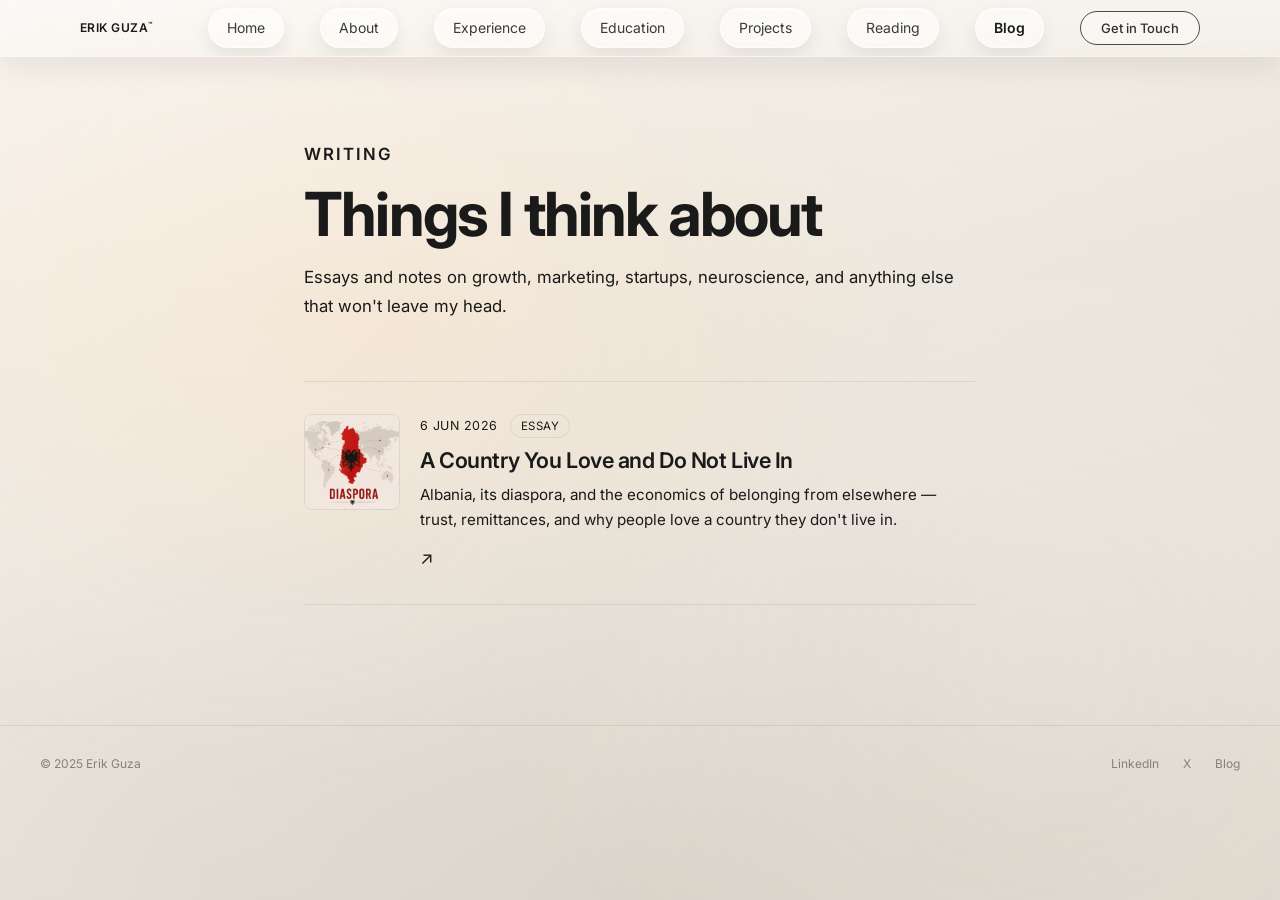
==== commit 3bcf5983: "Update blog post date and add diaspora cover thumbnail. Set publication date to 6 Jun 2026 and show " ====
--- a/blog.html
+++ b/blog.html
@@ -52,8 +52,9 @@
 
     .blog-post-item {
       display: flex;
-      flex-direction: column;
-      gap: 8px;
+      flex-direction: row;
+      align-items: flex-start;
+      gap: 20px;
       padding: 32px 0;
       border-top: 1px solid var(--border);
       text-decoration: none;
@@ -62,6 +63,24 @@
     }
     .blog-post-item:last-child { border-bottom: 1px solid var(--border); }
     .blog-post-item:hover { opacity: 0.65; }
+
+    .blog-post-thumb {
+      width: 96px;
+      height: 96px;
+      flex-shrink: 0;
+      border-radius: 8px;
+      object-fit: cover;
+      border: 1px solid var(--border);
+      background: var(--surface);
+    }
+
+    .blog-post-body {
+      flex: 1;
+      min-width: 0;
+      display: flex;
+      flex-direction: column;
+      gap: 8px;
+    }
 
     .blog-post-meta {
       display: flex;
@@ -98,6 +117,13 @@
       font-size: 1.1rem;
       color: var(--muted);
       margin-top: 4px;
+    }
+
+    @media (max-width: 480px) {
+      .blog-post-thumb {
+        width: 72px;
+        height: 72px;
+      }
     }
 
     /* Empty state */
@@ -166,13 +192,23 @@
   <div class="blog-list">
 
     <a href="posts/a-country-you-love-and-do-not-live-in.html" class="blog-post-item fade-in">
-      <div class="blog-post-meta">
-        <span>Dec 2025</span>
-        <span class="blog-post-tag">Essay</span>
+      <img
+        class="blog-post-thumb"
+        src="posts/assets/diaspora/diaspora-cover.png"
+        alt="Albania diaspora — map of Albania with global connection lines"
+        loading="lazy"
+        width="96"
+        height="96"
+      />
+      <div class="blog-post-body">
+        <div class="blog-post-meta">
+          <span>6 Jun 2026</span>
+          <span class="blog-post-tag">Essay</span>
+        </div>
+        <div class="blog-post-title">A Country You Love and Do Not Live In</div>
+        <div class="blog-post-excerpt">Albania, its diaspora, and the economics of belonging from elsewhere — trust, remittances, and why people love a country they don't live in.</div>
+        <div class="blog-post-arrow">↗</div>
       </div>
-      <div class="blog-post-title">A Country You Love and Do Not Live In</div>
-      <div class="blog-post-excerpt">Albania, its diaspora, and the economics of belonging from elsewhere — trust, remittances, and why people love a country they don't live in.</div>
-      <div class="blog-post-arrow">↗</div>
     </a>
 
   </div>
--- a/style.css
+++ b/style.css
@@ -1121,14 +1121,32 @@
 }
 
 .blog-preview-link {
-  display: grid;
-  gap: 8px;
+  display: flex;
+  align-items: flex-start;
+  gap: 20px;
   text-decoration: none;
   color: inherit;
   transition: opacity var(--transition);
 }
 
 .blog-preview-link:hover { opacity: 0.65; }
+
+.blog-preview-thumb {
+  width: 80px;
+  height: 80px;
+  flex-shrink: 0;
+  border-radius: 8px;
+  object-fit: cover;
+  border: 1px solid var(--border);
+  background: var(--surface-frost);
+}
+
+.blog-preview-body {
+  flex: 1;
+  min-width: 0;
+  display: grid;
+  gap: 8px;
+}
 
 .blog-preview-meta {
   font-size: 12px;
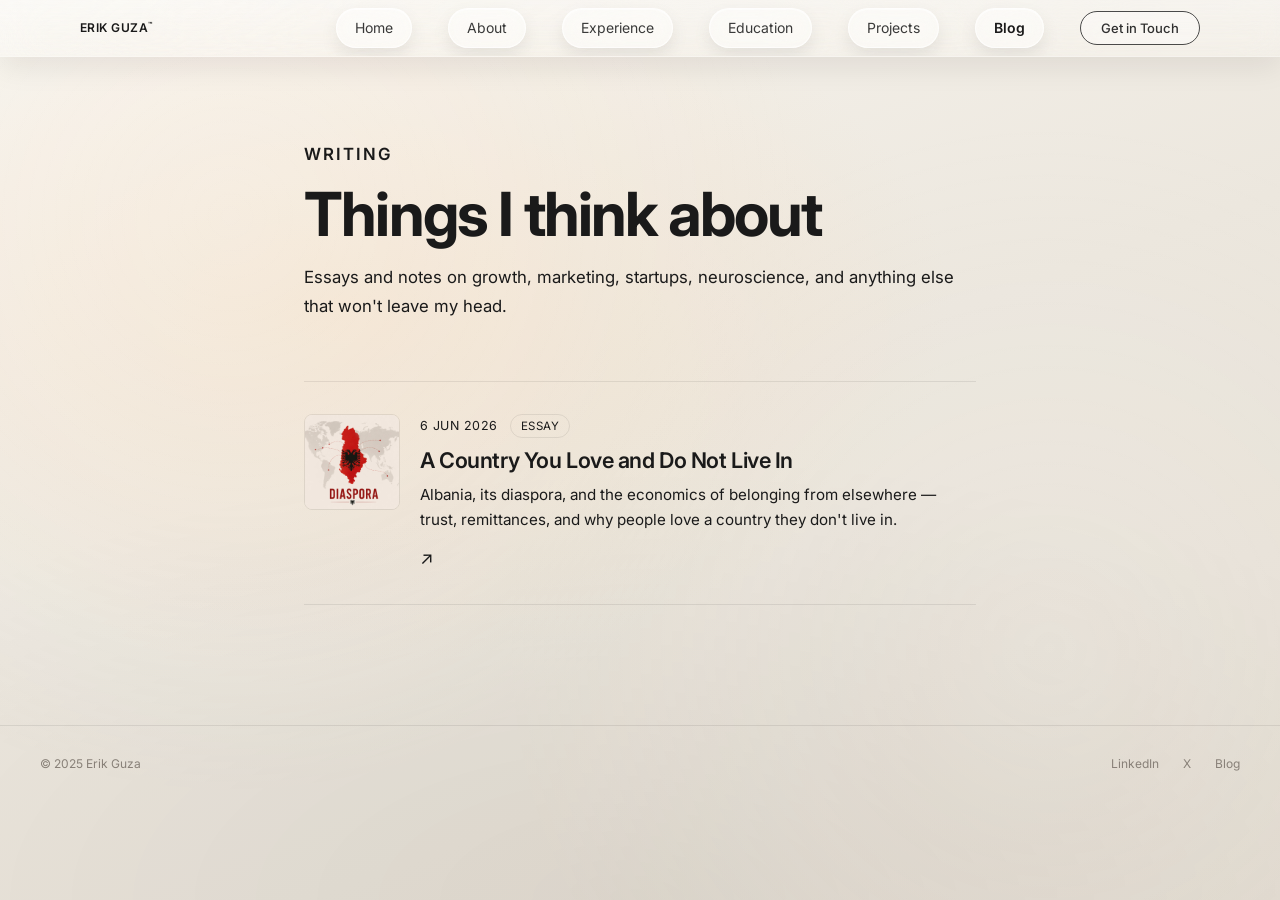
==== commit 292cbe1d: "Remove standalone reading page and sync diaspora chart updates. Drop reading.html and its nav/footer" ====
--- a/blog.html
+++ b/blog.html
@@ -171,7 +171,6 @@
           <li><a href="index.html#experience" class="nav-item">Experience</a></li>
           <li><a href="index.html#education" class="nav-item">Education</a></li>
           <li><a href="projects.html" class="nav-item">Projects</a></li>
-          <li><a href="reading.html" class="nav-item">Reading</a></li>
           <li><a href="blog.html" class="nav-item active">Blog</a></li>
           <li><a href="mailto:erikguzawork@gmail.com" class="nav-cta">Get in Touch</a></li>
         </ul>
